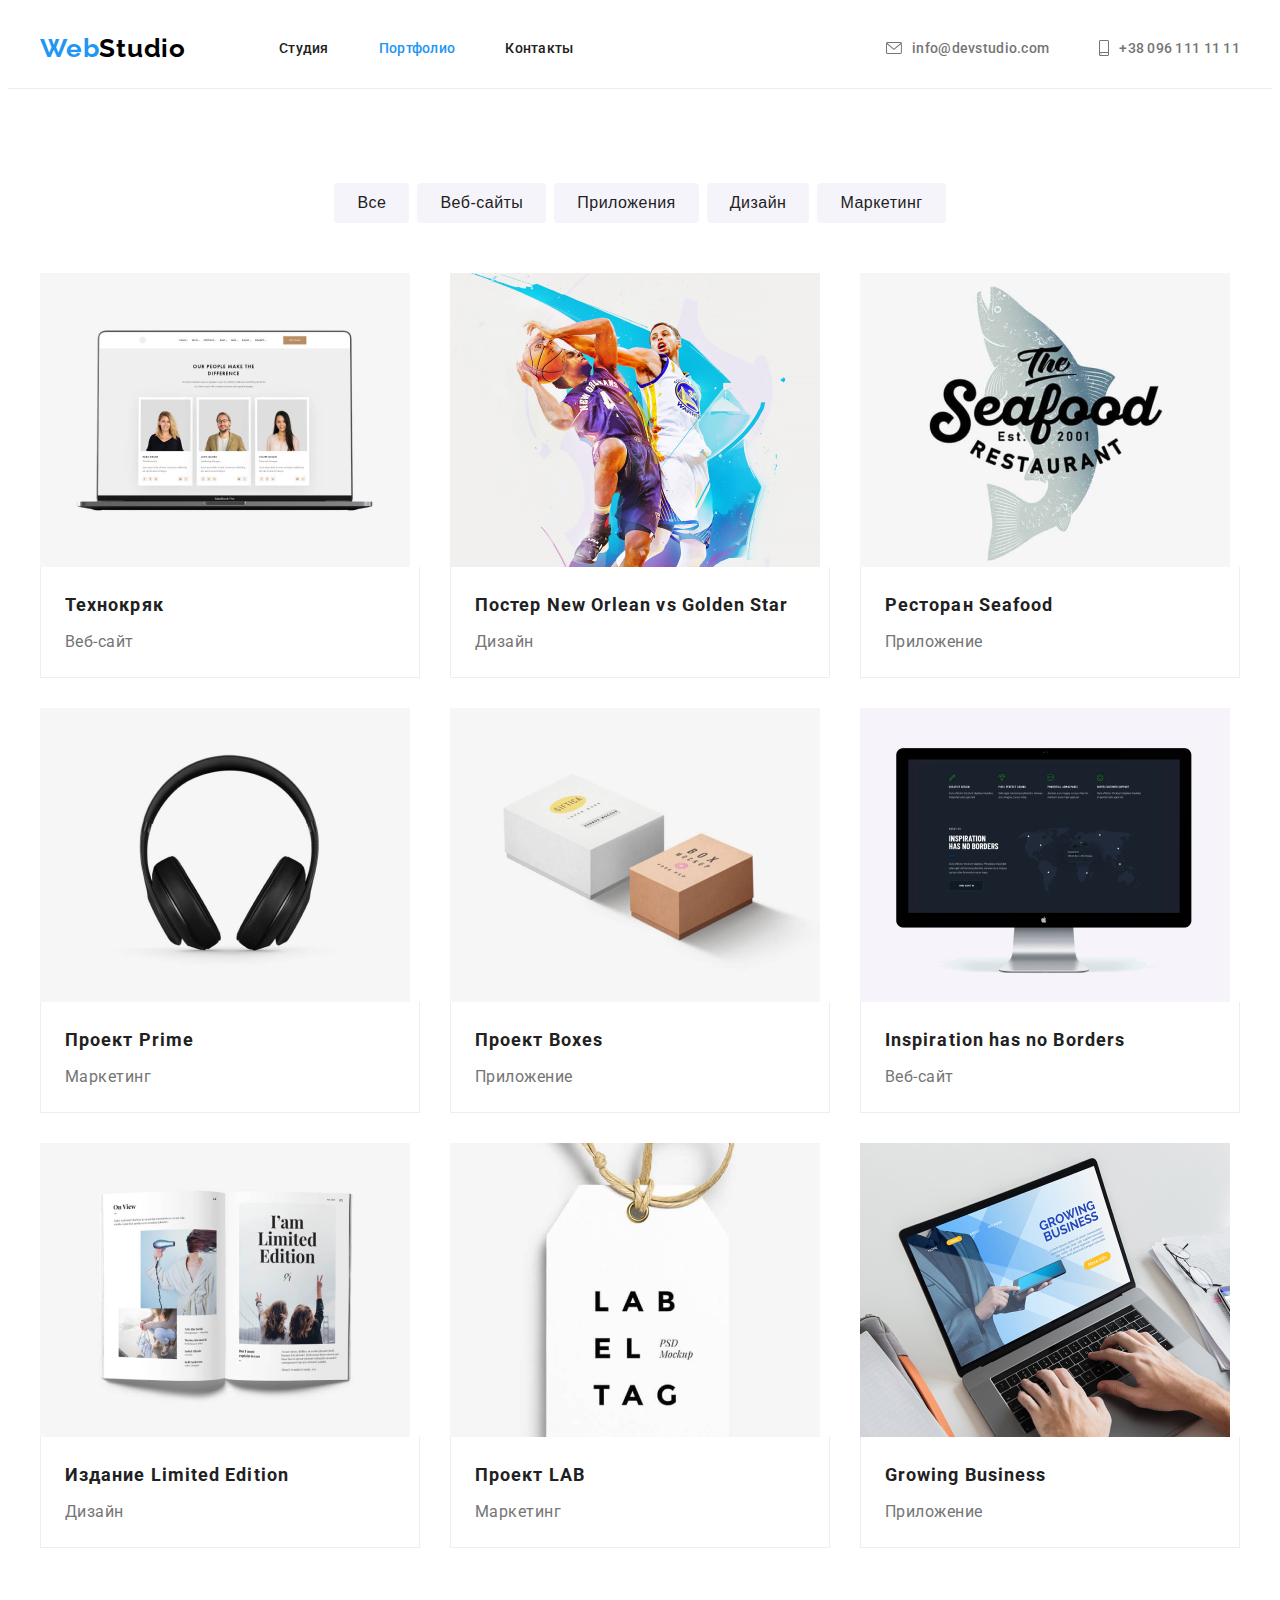
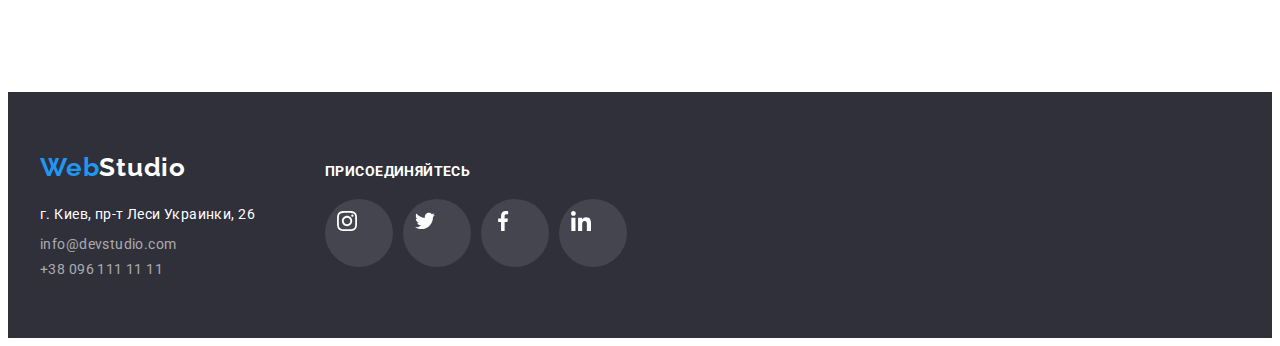
==== portfolio.html @ 7538bd1c "Содержит оформленные переходы на все ховеры и фокусы" ====
<!DOCTYPE html>
<html lang="ru">
  <head>
    <meta charset="UTF-8" />
    <meta name="viewport" content="width=device-width, initial-scale=1.0" />
    <title>WebStudio</title>
    <link rel="preconnect" href="https://fonts.gstatic.com" />
    <link
      href="https://fonts.googleapis.com/css2?family=Raleway:wght@700&family=Roboto:wght@400;500;700;900&display=swap"
      rel="stylesheet"
    />
    <link
      rel="stylesheet"
      href="https://cdnjs.cloudflare.com/ajax/libs/modern-normalize/1.0.0/modern-normalize.min.css"
      integrity="sha512-ISS7cAi1PEhQ8jnbJpJZMd29NlhNj4AWYyLOSp2CE/CsHxTCu+r+t0D2yoJudVrd0/8fTVPUVDzY5Tvli75u/g=="
      crossorigin="anonymous"
    />
    <link rel="stylesheet" href="./css/portfolio.css" />
  </head>
  <body>
    <!-- Шапка сайта -->
    <header class="header">
      <div class="container">
        <nav class="site-nav">
          <a href="index.html" lang="en" class="logo"><span>Web</span>Studio</a>
          <ul class="site-nav-list">
            <li class="site-nav-list-item">
              <a href="index.html" class="site-nav-link">Студия</a>
            </li>
            <li class="site-nav-list-item">
              <a href="portfolio.html" class="site-nav-link current"
                >Портфолио</a
              >
            </li>
            <li class="site-nav-list-item">
              <a href="" class="site-nav-link">Контакты</a>
            </li>
          </ul>
        </nav>
        <ul class="contact-list">
          <li class="contact-list-submenu">
            <a href="mailto:info@devstudio.com" class="contact-link">
              <svg class="icon-contact-list" width="16" height="12">
                <use href="./images/sprite.svg#icon-envelope"></use>
              </svg>
              info@devstudio.com</a
            >
          </li>
          <li class="contact-list-submenu">
            <a href="tel:+380961111111" class="contact-link">
              <svg class="icon-contact-list" width="10" height="16">
                <use href="./images/sprite.svg#icon-smartphone"></use>
              </svg>
              +38 096 111 11 11</a
            >
          </li>
        </ul>
      </div>
    </header>
    <main>
      <!-- Портфолио -->
      <section class="section-container porfolio">
        <div class="container">
          <h1 class="visually-hidden">Портфолио</h1>
          <ul class="list-button">
            <li class="list-button-item">
              <button type="button" class="radio-button">Все</button>
            </li>
            <li class="list-button-item">
              <button type="button" class="radio-button">Веб-сайты</button>
            </li>
            <li class="list-button-item">
              <button type="button" class="radio-button">Приложения</button>
            </li>
            <li class="list-button-item">
              <button type="button" class="radio-button">Дизайн</button>
            </li>
            <li class="list-button-item">
              <button type="button" class="radio-button">Маркетинг</button>
            </li>
          </ul>
        </div>
        <div class="container">
          <ul class="portfolio-list">
            <li class="portfolio-list-item">
              <a href="" class="portfolio-link">
                <img
                  src="./images/portfolio/portfolio-1.jpg"
                  alt="Ноутбук"
                  width="370"
                  height="294"
                />
                <div class="porfolio-card-name">
                  <h2 class="porfolio-title">Технокряк</h2>
                  <p class="porfolio-text">Веб-сайт</p>
                </div>
              </a>
            </li>

            <li class="portfolio-list-item">
              <a href="" class="portfolio-link">
                <img
                  src="./images/portfolio/portfolio-2.jpg"
                  alt="Изображение двух баскетболистов"
                  width="370"
                  height="294"
                />
                <div class="porfolio-card-name">
                  <h2 class="porfolio-title">
                    Постер New Orlean vs Golden Star
                  </h2>
                  <p class="porfolio-text">Дизайн</p>
                </div>
              </a>
            </li>
            <li class="portfolio-list-item">
              <a href="" class="portfolio-link">
                <img
                  src="./images/portfolio/portfolio-3.jpg"
                  alt="Эмблема рыбного ресторана"
                  width="370"
                  height="294"
                />
                <div class="porfolio-card-name">
                  <h2 class="porfolio-title">Ресторан Seafood</h2>
                  <p class="porfolio-text">Приложение</p>
                </div>
              </a>
            </li>
            <li class="portfolio-list-item">
              <a href="" class="portfolio-link">
                <img
                  src="./images/portfolio/portfolio-4.jpg"
                  alt="Наушники"
                  width="370"
                  height="294"
                />
                <div class="porfolio-card-name">
                  <h2 class="porfolio-title">Проект Prime</h2>
                  <p class="porfolio-text">Маркетинг</p>
                </div>
              </a>
            </li>
            <li class="portfolio-list-item">
              <a href="" class="portfolio-link">
                <img
                  src="./images/portfolio/portfolio-5.jpg"
                  alt="Две коробки"
                  width="370"
                  height="294"
                />
                <div class="porfolio-card-name">
                  <h2 class="porfolio-title">Проект Boxes</h2>
                  <p class="porfolio-text">Приложение</p>
                </div>
              </a>
            </li>
            <li class="portfolio-list-item">
              <a href="" class="portfolio-link">
                <img
                  src="./images/portfolio/portfolio-6.jpg"
                  alt="Монитор"
                  width="370"
                  height="294"
                />
                <div class="porfolio-card-name">
                  <h2 class="porfolio-title">Inspiration has no Borders</h2>
                  <p class="porfolio-text">Веб-сайт</p>
                </div>
              </a>
            </li>
            <li class="portfolio-list-item">
              <a href="" class="portfolio-link">
                <img
                  src="./images/portfolio/portfolio-7.jpg"
                  alt="Развернутая книга"
                  width="370"
                  height="294"
                />
                <div class="porfolio-card-name">
                  <h2 class="porfolio-title">Издание Limited Edition</h2>
                  <p class="porfolio-text">Дизайн</p>
                </div>
              </a>
            </li>
            <li class="portfolio-list-item">
              <a href="" class="portfolio-link">
                <img
                  src="./images/portfolio/portfolio-8.jpg"
                  alt="Изображение этикетки"
                  width="370"
                  height="294"
                />
                <div class="porfolio-card-name">
                  <h2 class="porfolio-title">Проект LAB</h2>
                  <p class="porfolio-text">Маркетинг</p>
                </div>
              </a>
            </li>
            <li class="portfolio-list-item">
              <a href="" class="portfolio-link">
                <img
                  src="./images/portfolio/portfolio-9.jpg"
                  alt="Человек работае за ноутбуком"
                  width="370"
                  height="294"
                />
                <div class="porfolio-card-name">
                  <h2 lang="en" class="porfolio-title">Growing Business</h2>
                  <p class="porfolio-text">Приложение</p>
                </div>
              </a>
            </li>
          </ul>
        </div>
      </section>
    </main>
    <!-- Футер -->
    <footer class="footer">
      <div class="container">
        <div class="footer-contact">
          <a href="index.html" lang="en" class="logo">
            <span>Web</span>Studio</a
          >
          <address>
            <ul class="footer-list">
              <li>
                <a
                  href="https://goo.gl/maps/R6N9jCLy1UTAVr4GA"
                  class="footer-adress"
                  >г. Киев, пр-т Леси Украинки, 26</a
                >
              </li>
              <li class="footer-contact-item">
                <a href="mailto:info@devstudio.com" class="footer-contact"
                  >info@devstudio.com</a
                >
              </li>
              <li class="footer-contact-item">
                <a href="tel:+380961111111" class="footer-contact"
                  >+38 096 111 11 11</a
                >
              </li>
            </ul>
          </address>
        </div>
        <div class="footer-social-links">
          <b class="join">присоединяйтесь</b>
          <div class="footer-social-links-box">
            <ul class="footer-social-links-list">
              <li class="footer-social-links-list-total">
                <a href="" class="footer-social-link">
                  <div class="footer-social-links-item">
                    <svg class="icon-social-links" width="20" height="20">
                      <use href="./images/sprite.svg#icon-instagram-2"></use>
                    </svg>
                  </div>
                </a>
              </li>

              <li class="footer-social-links-list-total">
                <a href="" class="footer-social-link">
                  <div class="footer-social-links-item">
                    <svg class="icon-social-links" width="20" height="20">
                      <use href="./images/sprite.svg#icon-twitter-1"></use>
                    </svg>
                  </div>
                </a>
              </li>

              <li class="footer-social-links-list-total">
                <a href="" class="footer-social-link">
                  <div class="footer-social-links-item">
                    <svg class="icon-social-links" width="20" height="20">
                      <use href="./images/sprite.svg#icon-facebook-1"></use>
                    </svg>
                  </div>
                </a>
              </li>

              <li class="footer-social-links-list-total">
                <a href="" class="footer-social-link">
                  <div class="footer-social-links-item">
                    <svg class="icon-social-links" width="20" height="20">
                      <use href="./images/sprite.svg#icon-linkedin-1"></use>
                    </svg>
                  </div>
                </a>
              </li>
            </ul>
          </div>
        </div>
      </div>
    </footer>
  </body>
</html>
---- css/portfolio.css ----
:root {
  --main-font: "Roboto", sans-serif;
  --secondary-font: "Raleway", sans-serif;
  --main-color: #757575;
  --secondary-color: #212121;
  --accent-color: #2196f3;
}

body {
  font-family: var(--main-font);
}

/*++++++++++ Common ++++++++++  */

ul {
  list-style: none;
  margin: 0;
  padding: 0;
}

h1,
h2,
h3,
h4,
h5,
h6 {
  margin: 0;
}

a {
  text-decoration: none;
}

p {
  margin: 0;
}

img {
  display: block;
  max-width: 100%;
  height: auto;
}

.container {
  width: 1200px;
  padding-left: 15px;
  padding-right: 15px;
  margin-left: auto;
  margin-right: auto;
}

.logo > span {
  color: var(--accent-color);
}

.visually-hidden {
  position: absolute;
  width: 1px;
  height: 1px;
  margin: -1px;
  border: 0;
  padding: 0;

  white-space: nowrap;
  clip-path: inset(100%);
  clip: rect(0 0 0 0);
  overflow: hidden;
}

.section-container {
  padding-top: 94px;
  padding-bottom: 94px;
}

/*++++++++++ Header ++++++++++  */

.header {
  border-bottom: 1px solid #ececec;
}

.header .container {
  display: flex;
  align-items: center;
}

.site-nav {
  display: flex;
  align-items: center;
}

.site-nav-list {
  display: flex;
  align-items: center;
}

.site-nav .logo {
  margin-right: 93px;

  font-family: Raleway;
  font-weight: 700;
  font-size: 26px;
  line-height: 1.192;
  letter-spacing: 0.03em;
  color: #000000;
}

.site-nav-link {
  display: block;
  padding-top: 32px;
  padding-bottom: 32px;

  font-weight: 500;
  font-size: 14px;
  line-height: 1.143;
  letter-spacing: 0.02em;
  color: var(--secondary-color);

  transition: color 250ms cubic-bezier(0.4, 0, 0.2, 1);
}

.site-nav-link:hover,
.site-nav-link:focus,
.contact-link:hover,
.contact-link:focus {
  color: var(--accent-color);
}

.site-nav-list-item:not(:last-child) {
  margin-right: 50px;
}

.contact-list {
  display: flex;
  align-items: center;
  margin-left: auto;
}

.contact-list-submenu:first-child {
  margin-right: 50px;
}

.contact-link {
  display: flex;
  align-items: center;
  padding-top: 32px;
  padding-bottom: 32px;

  font-weight: 500;
  font-size: 14px;
  line-height: 1.143;
  letter-spacing: 0.02em;
  color: var(--main-color);

  transition: color 250ms cubic-bezier(0.4, 0, 0.2, 1);
}

.icon-contact-list {
  margin-right: 10px;

  fill: currentColor;

  transition: fill 250ms cubic-bezier(0.4, 0, 0.2, 1);
}

.contact-link:hover .icon-contact-list,
.contact-link:focus .icon-contact-list {
  fill: var(--accent-color);
}

.site-nav .site-nav-link.current {
  color: var(--accent-color);
}

/*++++++++++ Portfolio ++++++++++*/

.section-container .container {
  margin-bottom: 50px;
}

.list-button {
  display: flex;
  align-items: center;
  justify-content: center;
}

.list-button-item:not(:last-child) {
  margin-right: 8px;
}

.radio-button {
  padding-top: 6px;
  padding-bottom: 6px;
  padding-left: 22px;
  padding-right: 22px;
  min-width: auto;
  border: 1px solid transparent;
  border-radius: 4px;

  font-weight: 500;
  font-size: 16px;
  line-height: 1.625;
  text-align: center;
  letter-spacing: 0.03em;
  color: var(--secondary-color);
  background-color: #f5f4fa;

  transition: background-color 250ms cubic-bezier(0.4, 0, 0.2, 1),
    color 250ms cubic-bezier(0.4, 0, 0.2, 1);
}

.radio-button:hover,
.radio-button:focus {
  color: #ffffff;
  background-color: var(--accent-color);
}

.portfolio-list {
  display: flex;
  flex-wrap: wrap;
}

.portfolio-list-item {
  margin-right: 30px;
  margin-bottom: 30px;
  width: calc((100% - 60px) / 3);

  transition: box-shadow 250ms cubic-bezier(0.4, 0, 0.2, 1);
}

.portfolio-list-item:nth-child(3n) {
  margin-right: 0px;
}

.portfolio-list-item:nth-last-child(-n + 3) {
  margin-bottom: 0px;
}

.portfolio-list-item:hover {
  box-shadow: 0px 1px 1px rgba(0, 0, 0, 0.12), 0px 4px 4px rgba(0, 0, 0, 0.06),
    1px 4px 6px rgba(0, 0, 0, 0.16);
}

.portfolio-link {
  display: block;

  transition: box-shadow 250ms cubic-bezier(0.4, 0, 0.2, 1);
}

.portfolio-link:focus {
  box-shadow: 0px 1px 1px rgba(0, 0, 0, 0.12), 0px 4px 4px rgba(0, 0, 0, 0.06),
    1px 4px 6px rgba(0, 0, 0, 0.16);
}

.porfolio-card-name {
  border-right: 1px solid #eeeeee;
  border-left: 1px solid #eeeeee;
  border-bottom: 1px solid #eeeeee;
  padding-top: 20px;
  padding-left: 24px;
  padding-right: 24px;
  padding-bottom: 20px;
}

.porfolio-title {
  margin-bottom: 4px;

  font-weight: 700;
  font-size: 18px;
  line-height: 2;
  letter-spacing: 0.06em;
  color: var(--secondary-color);
}

.porfolio-text {
  font-size: 16px;
  line-height: 1.875;
  letter-spacing: 0.03em;
  color: var(--main-color);
}

/*++++++++++ Footer ++++++++++*/

.footer {
  background-color: #2f303a;
  padding-top: 60px;
  padding-bottom: 60px;
}

.footer .container {
  display: flex;
  align-items: baseline;
  justify-content: start;
}

.footer .logo {
  display: block;
  margin-bottom: 20px;

  font-family: Raleway;
  font-weight: 700;
  font-size: 26px;
  line-height: 1.192;
  letter-spacing: 0.03em;
  color: #ffffff;
}

.footer-adress {
  display: block;
  margin-bottom: 9px;

  font-style: normal;
  font-size: 14px;
  line-height: 1.714;
  letter-spacing: 0.03em;
  color: #ffffff;
}

.footer-contact {
  display: block;
  margin-right: 70px;
  font-style: normal;
  font-size: 14px;
  line-height: 1.174;
  letter-spacing: 0.03em;
  color: rgba(255, 255, 255, 0.6);
}

.footer-contact-item:not(:last-child) {
  margin-bottom: 9px;
}

.join {
  display: block;
  margin-bottom: 20px;
  font-weight: 700;
  font-size: 14px;
  line-height: 1.143;
  letter-spacing: 0.03em;
  text-transform: uppercase;
  color: #ffffff;
}

.footer-social-links-list {
  display: flex;
  align-items: center;
  justify-content: space-between;
}

.footer-social-links-item {
  padding: 12px;
  width: 44px;
  height: 44px;
  border-radius: 50%;
  background: rgba(255, 255, 255, 0.1);

  transition: background-color 250ms cubic-bezier(0.4, 0, 0.2, 1);
}

.footer-social-links-list-total:not(:last-child) {
  margin-right: 10px;
}

.footer .icon-social-links {
  fill: #ffffff;
}

.footer-social-links-item:hover {
  background-color: var(--accent-color);
}

.footer-social-link {
  display: block;
  border-radius: 50%;

  transition: background-color 250ms cubic-bezier(0.4, 0, 0.2, 1);
}

.footer-social-link:focus {
  background-color: var(--accent-color);
}
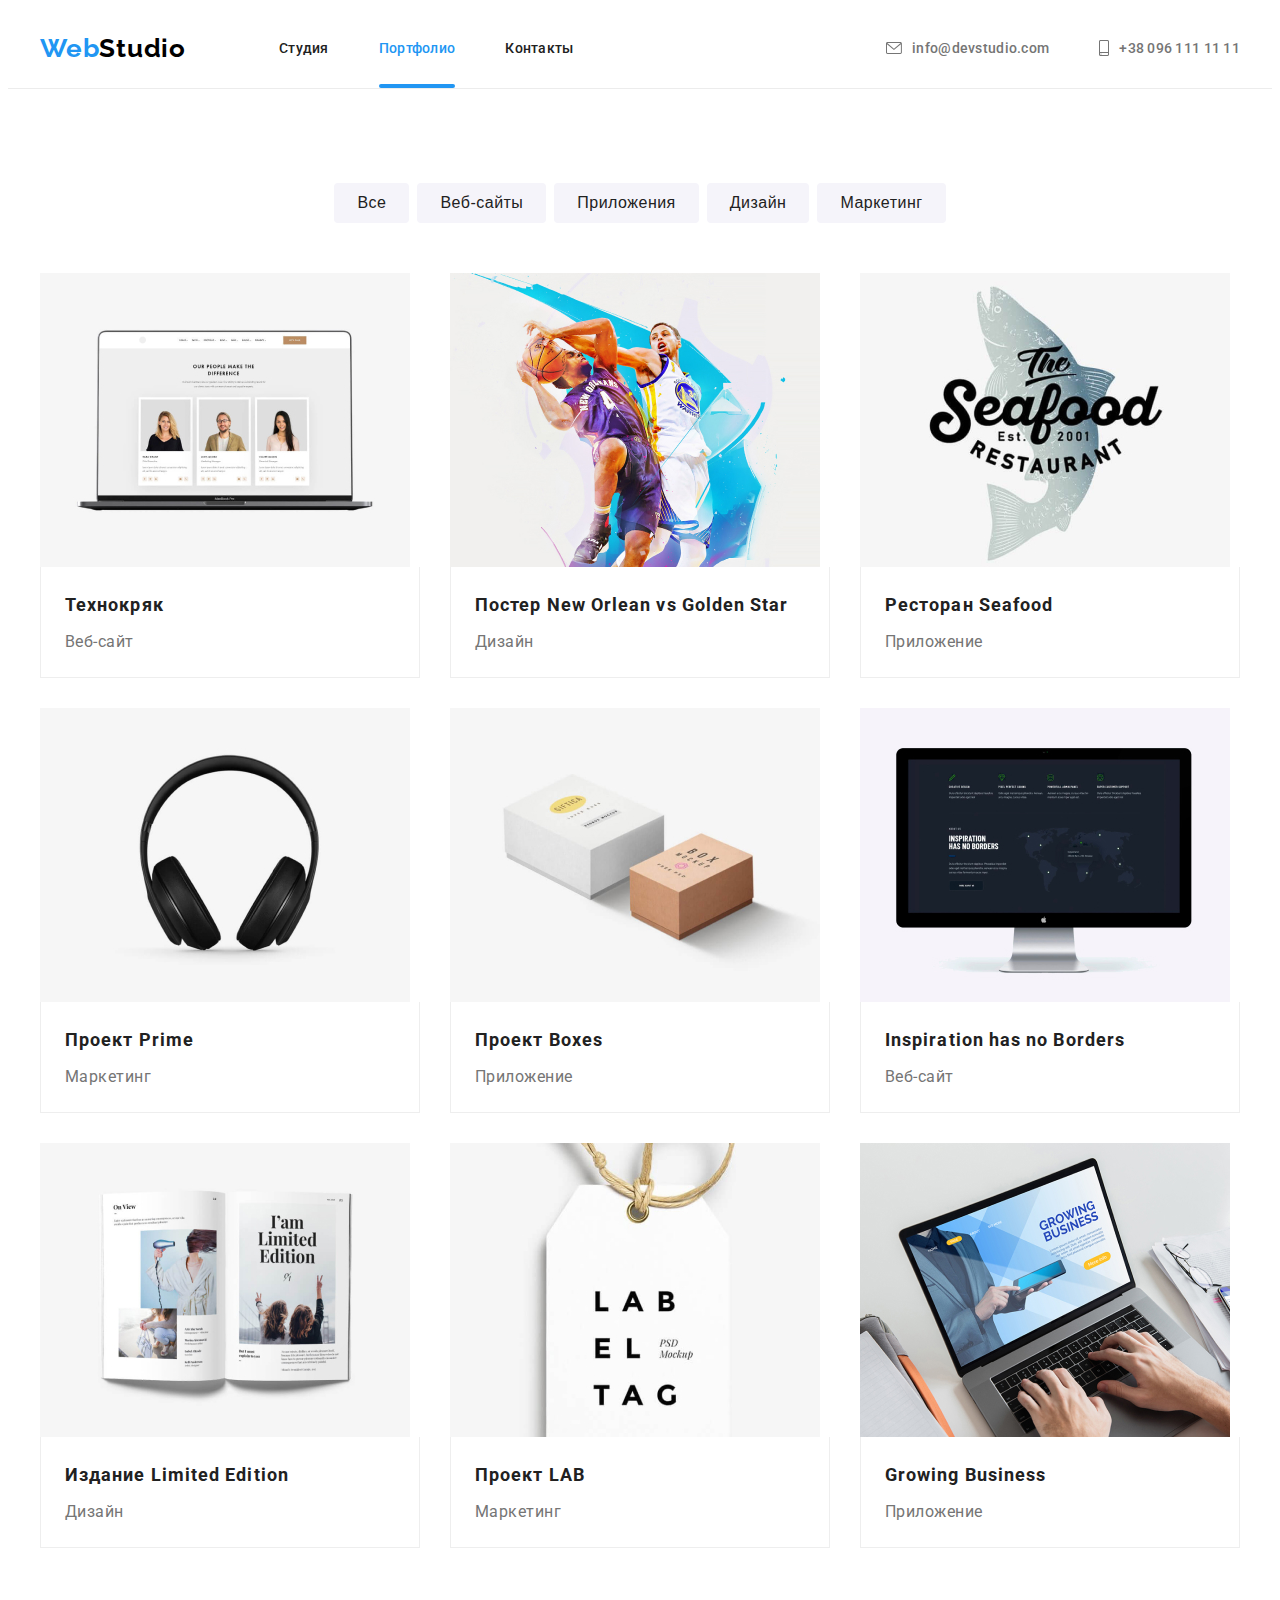
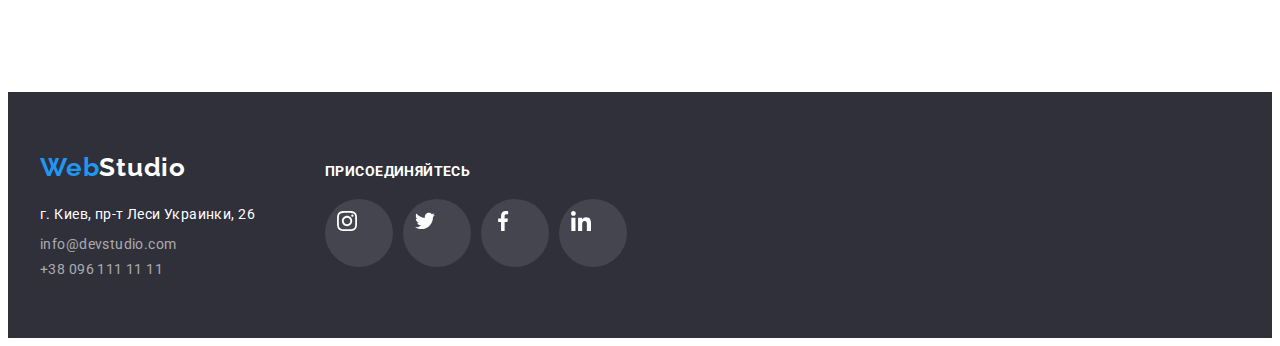
==== commit fd589ed2: "Содержит оверлай на странице Портфолио" ====
--- a/portfolio.html
+++ b/portfolio.html
@@ -84,12 +84,19 @@
           <ul class="portfolio-list">
             <li class="portfolio-list-item">
               <a href="" class="portfolio-link">
-                <img
-                  src="./images/portfolio/portfolio-1.jpg"
-                  alt="Ноутбук"
-                  width="370"
-                  height="294"
-                />
+                <div class="wrapper">
+                  <img
+                    src="./images/portfolio/portfolio-1.jpg"
+                    alt="Ноутбук"
+                    width="370"
+                    height="294"
+                  />
+                  <p class="text-overlay">
+                    Технокряк это современная площадка распространения
+                    коронавируса. Компании используют эту платформу для
+                    цифрового шпионажа и атак на защищённые сервера конкурентов.
+                  </p>
+                </div>
                 <div class="porfolio-card-name">
                   <h2 class="porfolio-title">Технокряк</h2>
                   <p class="porfolio-text">Веб-сайт</p>
@@ -99,12 +106,19 @@
 
             <li class="portfolio-list-item">
               <a href="" class="portfolio-link">
-                <img
-                  src="./images/portfolio/portfolio-2.jpg"
-                  alt="Изображение двух баскетболистов"
-                  width="370"
-                  height="294"
-                />
+                <div class="wrapper">
+                  <img
+                    src="./images/portfolio/portfolio-2.jpg"
+                    alt="Изображение двух баскетболистов"
+                    width="370"
+                    height="294"
+                  />
+                  <p class="text-overlay">
+                    Технокряк это современная площадка распространения
+                    коронавируса. Компании используют эту платформу для
+                    цифрового шпионажа и атак на защищённые сервера конкурентов.
+                  </p>
+                </div>
                 <div class="porfolio-card-name">
                   <h2 class="porfolio-title">
                     Постер New Orlean vs Golden Star
@@ -115,12 +129,19 @@
             </li>
             <li class="portfolio-list-item">
               <a href="" class="portfolio-link">
-                <img
-                  src="./images/portfolio/portfolio-3.jpg"
-                  alt="Эмблема рыбного ресторана"
-                  width="370"
-                  height="294"
-                />
+                <div class="wrapper">
+                  <img
+                    src="./images/portfolio/portfolio-3.jpg"
+                    alt="Эмблема рыбного ресторана"
+                    width="370"
+                    height="294"
+                  />
+                  <p class="text-overlay">
+                    Технокряк это современная площадка распространения
+                    коронавируса. Компании используют эту платформу для
+                    цифрового шпионажа и атак на защищённые сервера конкурентов.
+                  </p>
+                </div>
                 <div class="porfolio-card-name">
                   <h2 class="porfolio-title">Ресторан Seafood</h2>
                   <p class="porfolio-text">Приложение</p>
@@ -129,12 +150,19 @@
             </li>
             <li class="portfolio-list-item">
               <a href="" class="portfolio-link">
-                <img
-                  src="./images/portfolio/portfolio-4.jpg"
-                  alt="Наушники"
-                  width="370"
-                  height="294"
-                />
+                <div class="wrapper">
+                  <img
+                    src="./images/portfolio/portfolio-4.jpg"
+                    alt="Наушники"
+                    width="370"
+                    height="294"
+                  />
+                  <p class="text-overlay">
+                    Технокряк это современная площадка распространения
+                    коронавируса. Компании используют эту платформу для
+                    цифрового шпионажа и атак на защищённые сервера конкурентов.
+                  </p>
+                </div>
                 <div class="porfolio-card-name">
                   <h2 class="porfolio-title">Проект Prime</h2>
                   <p class="porfolio-text">Маркетинг</p>
@@ -143,12 +171,19 @@
             </li>
             <li class="portfolio-list-item">
               <a href="" class="portfolio-link">
-                <img
-                  src="./images/portfolio/portfolio-5.jpg"
-                  alt="Две коробки"
-                  width="370"
-                  height="294"
-                />
+                <div class="wrapper">
+                  <img
+                    src="./images/portfolio/portfolio-5.jpg"
+                    alt="Две коробки"
+                    width="370"
+                    height="294"
+                  />
+                  <p class="text-overlay">
+                    Технокряк это современная площадка распространения
+                    коронавируса. Компании используют эту платформу для
+                    цифрового шпионажа и атак на защищённые сервера конкурентов.
+                  </p>
+                </div>
                 <div class="porfolio-card-name">
                   <h2 class="porfolio-title">Проект Boxes</h2>
                   <p class="porfolio-text">Приложение</p>
@@ -157,12 +192,19 @@
             </li>
             <li class="portfolio-list-item">
               <a href="" class="portfolio-link">
-                <img
-                  src="./images/portfolio/portfolio-6.jpg"
-                  alt="Монитор"
-                  width="370"
-                  height="294"
-                />
+                <div class="wrapper">
+                  <img
+                    src="./images/portfolio/portfolio-6.jpg"
+                    alt="Монитор"
+                    width="370"
+                    height="294"
+                  />
+                  <p class="text-overlay">
+                    Технокряк это современная площадка распространения
+                    коронавируса. Компании используют эту платформу для
+                    цифрового шпионажа и атак на защищённые сервера конкурентов.
+                  </p>
+                </div>
                 <div class="porfolio-card-name">
                   <h2 class="porfolio-title">Inspiration has no Borders</h2>
                   <p class="porfolio-text">Веб-сайт</p>
@@ -171,12 +213,19 @@
             </li>
             <li class="portfolio-list-item">
               <a href="" class="portfolio-link">
-                <img
-                  src="./images/portfolio/portfolio-7.jpg"
-                  alt="Развернутая книга"
-                  width="370"
-                  height="294"
-                />
+                <div class="wrapper">
+                  <img
+                    src="./images/portfolio/portfolio-7.jpg"
+                    alt="Развернутая книга"
+                    width="370"
+                    height="294"
+                  />
+                  <p class="text-overlay">
+                    Технокряк это современная площадка распространения
+                    коронавируса. Компании используют эту платформу для
+                    цифрового шпионажа и атак на защищённые сервера конкурентов.
+                  </p>
+                </div>
                 <div class="porfolio-card-name">
                   <h2 class="porfolio-title">Издание Limited Edition</h2>
                   <p class="porfolio-text">Дизайн</p>
@@ -185,12 +234,19 @@
             </li>
             <li class="portfolio-list-item">
               <a href="" class="portfolio-link">
-                <img
-                  src="./images/portfolio/portfolio-8.jpg"
-                  alt="Изображение этикетки"
-                  width="370"
-                  height="294"
-                />
+                <div class="wrapper">
+                  <img
+                    src="./images/portfolio/portfolio-8.jpg"
+                    alt="Изображение этикетки"
+                    width="370"
+                    height="294"
+                  />
+                  <p class="text-overlay">
+                    Технокряк это современная площадка распространения
+                    коронавируса. Компании используют эту платформу для
+                    цифрового шпионажа и атак на защищённые сервера конкурентов.
+                  </p>
+                </div>
                 <div class="porfolio-card-name">
                   <h2 class="porfolio-title">Проект LAB</h2>
                   <p class="porfolio-text">Маркетинг</p>
@@ -199,12 +255,19 @@
             </li>
             <li class="portfolio-list-item">
               <a href="" class="portfolio-link">
-                <img
-                  src="./images/portfolio/portfolio-9.jpg"
-                  alt="Человек работае за ноутбуком"
-                  width="370"
-                  height="294"
-                />
+                <div class="wrapper">
+                  <img
+                    src="./images/portfolio/portfolio-9.jpg"
+                    alt="Человек работае за ноутбуком"
+                    width="370"
+                    height="294"
+                  />
+                  <p class="text-overlay">
+                    Технокряк это современная площадка распространения
+                    коронавируса. Компании используют эту платформу для
+                    цифрового шпионажа и атак на защищённые сервера конкурентов.
+                  </p>
+                </div>
                 <div class="porfolio-card-name">
                   <h2 lang="en" class="porfolio-title">Growing Business</h2>
                   <p class="porfolio-text">Приложение</p>
--- a/css/portfolio.css
+++ b/css/portfolio.css
@@ -105,6 +105,7 @@
 }
 
 .site-nav-link {
+  position: relative;
   display: block;
   padding-top: 32px;
   padding-bottom: 32px;
@@ -129,6 +130,15 @@
   margin-right: 50px;
 }
 
+.site-nav-link.current::before {
+  position: absolute;
+  bottom: 0;
+  content: "";
+  height: 4px;
+  width: 100%;
+  background-color: var(--accent-color);
+  border-radius: 2px;
+}
 .contact-list {
   display: flex;
   align-items: center;
@@ -243,7 +253,8 @@
 .portfolio-link {
   display: block;
 
-  transition: box-shadow 250ms cubic-bezier(0.4, 0, 0.2, 1);
+  transition: box-shadow 250ms cubic-bezier(0.4, 0, 0.2, 1),
+    transform 250ms cubic-bezier(0.4, 0, 0.2, 1);
 }
 
 .portfolio-link:focus {
@@ -278,6 +289,36 @@
   color: var(--main-color);
 }
 
+.wrapper {
+  position: relative;
+  overflow: hidden;
+}
+
+.text-overlay {
+  position: absolute;
+  top: 0;
+  left: 0;
+  width: 100%;
+  height: 100%;
+  padding: 63px 24px;
+
+  font-size: 18px;
+  line-height: 1.556;
+  letter-spacing: 0.03em;
+
+  color: #ffffff;
+  background-color: rgba(33, 150, 243, 0.9);
+
+  transform: translateY(100%);
+
+  transition: transform 250ms cubic-bezier(0.4, 0, 0.2, 1);
+}
+
+.portfolio-link:hover .text-overlay,
+.portfolio-link:focus .text-overlay {
+  transform: translateY(0);
+}
+
 /*++++++++++ Footer ++++++++++*/
 
 .footer {
